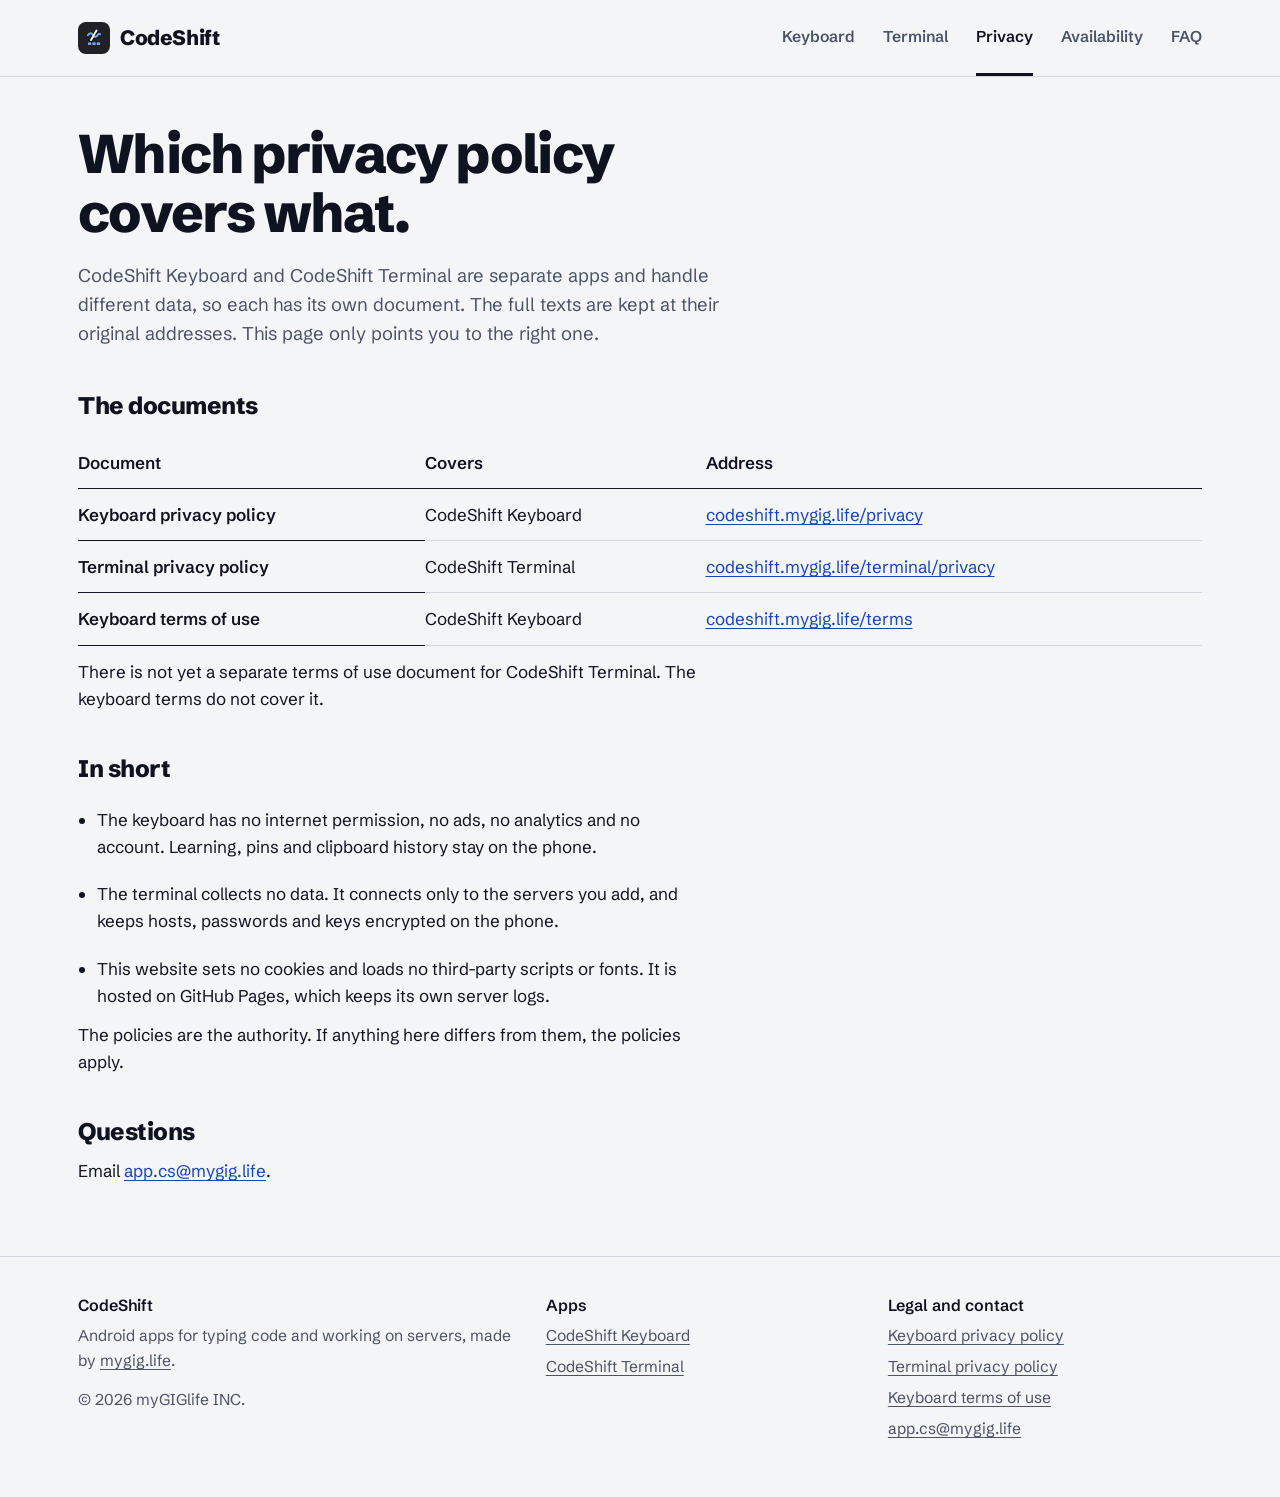
==== privacy/index.html @ 11c329df "CodeShift website: home, privacy guide, design notes Co-Authored-By: Claude Sonnet 5.5 <noreply@anth" ====
<!doctype html>
<html lang="en">
<head>
<meta charset="utf-8">
<meta name="viewport" content="width=device-width, initial-scale=1">
<title>Which privacy policy covers what | CodeShift</title>
<meta name="description" content="CodeShift Keyboard and CodeShift Terminal have separate privacy documents. This page says which one covers which app and links to each.">
<link rel="canonical" href="https://css.mygig.life/privacy/">
<meta name="theme-color" content="#f4f5f7">
<meta property="og:type" content="website">
<meta property="og:site_name" content="CodeShift">
<meta property="og:title" content="Which privacy policy covers what | CodeShift">
<meta property="og:description" content="Separate privacy documents for CodeShift Keyboard and CodeShift Terminal, with links to each.">
<meta property="og:url" content="https://css.mygig.life/privacy/">
<meta property="og:image" content="https://css.mygig.life/img/og.png">
<meta name="twitter:card" content="summary_large_image">
<meta http-equiv="Content-Security-Policy" content="default-src 'none'; img-src 'self'; style-src 'self'; font-src 'self'; base-uri 'none'; form-action 'none'">
<link rel="icon" type="image/png" href="../favicon.png">
<link rel="stylesheet" href="../styles.css">
</head>
<body>
<a class="skip" href="#main">Skip to content</a>
<header class="top">
  <div class="wrap">
    <a class="brand" href="/"><img src="../img/icon-keyboard-64.png" width="32" height="32" alt="">CodeShift</a>
    <nav class="nav" aria-label="Main">
      <a href="/#keyboard">Keyboard</a>
      <a href="/#terminal">Terminal</a>
      <a href="/privacy/" aria-current="page">Privacy</a>
      <a href="/#availability">Availability</a>
      <a href="/#faq">FAQ</a>
    </nav>
  </div>
</header>
<main id="main" class="page">
  <div class="wrap">
    <h1>Which privacy policy covers what.</h1>
    <p class="lead">CodeShift Keyboard and CodeShift Terminal are separate apps and handle different data, so each has its own document. The full texts are kept at their original addresses. This page only points you to the right one.</p>

    <h2>The documents</h2>
    <div class="table-wrap">
      <table>
        <thead><tr><th scope="col">Document</th><th scope="col">Covers</th><th scope="col">Address</th></tr></thead>
        <tbody>
          <tr><th scope="row">Keyboard privacy policy</th><td>CodeShift Keyboard</td><td><a href="https://codeshift.mygig.life/privacy/">codeshift.mygig.life/privacy</a></td></tr>
          <tr><th scope="row">Terminal privacy policy</th><td>CodeShift Terminal</td><td><a href="https://codeshift.mygig.life/terminal/privacy/">codeshift.mygig.life/terminal/privacy</a></td></tr>
          <tr><th scope="row">Keyboard terms of use</th><td>CodeShift Keyboard</td><td><a href="https://codeshift.mygig.life/terms/">codeshift.mygig.life/terms</a></td></tr>
        </tbody>
      </table>
    </div>
    <p>There is not yet a separate terms of use document for CodeShift Terminal. The keyboard terms do not cover it.</p>

    <h2>In short</h2>
    <ul class="plain">
      <li>The keyboard has no internet permission, no ads, no analytics and no account. Learning, pins and clipboard history stay on the phone.</li>
      <li>The terminal collects no data. It connects only to the servers you add, and keeps hosts, passwords and keys encrypted on the phone.</li>
      <li>This website sets no cookies and loads no third-party scripts or fonts. It is hosted on GitHub Pages, which keeps its own server logs.</li>
    </ul>
    <p>The policies are the authority. If anything here differs from them, the policies apply.</p>

    <h2>Questions</h2>
    <p>Email <a href="mailto:app.cs@mygig.life">app.cs@mygig.life</a>.</p>
  </div>
</main>
<footer class="foot">
  <div class="wrap">
    <div>
      <h2>CodeShift</h2>
      <p class="legal">Android apps for typing code and working on servers, made by <a href="https://mygig.life">mygig.life</a>.</p>
      <p class="legal copy">© 2026 myGIGlife INC.</p>
    </div>
    <div>
      <h2>Apps</h2>
      <ul><li><a href="/#keyboard">CodeShift Keyboard</a></li><li><a href="/#terminal">CodeShift Terminal</a></li></ul>
    </div>
    <div>
      <h2>Legal and contact</h2>
      <ul>
        <li><a href="https://codeshift.mygig.life/privacy/">Keyboard privacy policy</a></li>
        <li><a href="https://codeshift.mygig.life/terminal/privacy/">Terminal privacy policy</a></li>
        <li><a href="https://codeshift.mygig.life/terms/">Keyboard terms of use</a></li>
        <li><a href="mailto:app.cs@mygig.life">app.cs@mygig.life</a></li>
      </ul>
    </div>
  </div>
</footer>
</body>
</html>
---- styles.css ----
/* CodeShift website. Self-hosted fonts, no third-party requests. */
@font-face { font-family: "Schibsted Grotesk"; font-weight: 400; font-style: normal; font-display: swap; src: url("fonts/schibsted-grotesk-latin-400-normal.woff2") format("woff2"); }
@font-face { font-family: "Schibsted Grotesk"; font-weight: 600; font-style: normal; font-display: swap; src: url("fonts/schibsted-grotesk-latin-600-normal.woff2") format("woff2"); }
@font-face { font-family: "Schibsted Grotesk"; font-weight: 800; font-style: normal; font-display: swap; src: url("fonts/schibsted-grotesk-latin-800-normal.woff2") format("woff2"); }
@font-face { font-family: "JetBrains Mono"; font-weight: 400; font-style: normal; font-display: swap; src: url("fonts/jetbrains-mono-latin-400-normal.woff2") format("woff2"); }

:root {
  --paper: #f4f5f7;
  --paper-2: #e9ebef;
  --ink: #0f1320;
  --slate: #4b5366;
  --line: #d3d7df;
  --cobalt: #2457e6;
  --cobalt-ink: #1a43b8;
  --night: #0e1016;
  --night-2: #181b24;
  --night-line: #2a2f3c;
  --night-text: #e8eaf0;
  --night-muted: #a4abbc;
  --sky: #9bb8ff;
  --font: "Schibsted Grotesk", system-ui, -apple-system, "Segoe UI", Roboto, sans-serif;
  --mono: "JetBrains Mono", ui-monospace, SFMono-Regular, Menlo, Consolas, monospace;
  --gutter: 20px;
  --wrap: 1180px;
}

*, *::before, *::after { box-sizing: border-box; }
html { -webkit-text-size-adjust: 100%; scroll-behavior: smooth; scroll-padding-top: 16px; }
body { margin: 0; background: var(--paper); color: var(--ink); font: 400 1.0625rem/1.6 var(--font); text-rendering: optimizeLegibility; }
img { display: block; max-width: 100%; height: auto; }
a { color: var(--cobalt-ink); text-underline-offset: 3px; text-decoration-thickness: 1px; }
a:hover { text-decoration-thickness: 2px; }
:focus-visible { outline: 3px solid var(--cobalt); outline-offset: 3px; border-radius: 3px; }
.night :focus-visible { outline-color: var(--sky); }
h1, h2, h3 { margin: 0; line-height: 1.08; letter-spacing: -0.02em; font-weight: 800; }
p { margin: 0; max-width: 62ch; }
ul { margin: 0; padding: 0; list-style: none; }
code, .mono { font-family: var(--mono); font-size: 0.92em; }

.wrap { width: 100%; max-width: var(--wrap); margin-inline: auto; padding-inline: var(--gutter); }
.skip { position: absolute; left: -999px; top: 8px; background: var(--ink); color: #fff; padding: 10px 14px; z-index: 10; border-radius: 4px; }
.skip:focus { left: 8px; }

/* Header */
.top { border-bottom: 1px solid var(--line); }
.top .wrap { display: flex; flex-wrap: wrap; align-items: center; gap: 4px 28px; padding-block: 14px 0; }
.brand { display: flex; align-items: center; gap: 10px; text-decoration: none; color: var(--ink); font-weight: 800; font-size: 1.3rem; letter-spacing: -0.02em; padding-bottom: 12px; }
.brand img { width: 32px; height: 32px; border-radius: 8px; }
.nav { display: flex; flex-wrap: wrap; gap: 0 20px; flex-basis: 100%; }
.nav a { color: var(--slate); text-decoration: none; font-weight: 600; font-size: 0.98rem; padding: 10px 0 12px; border-bottom: 3px solid transparent; white-space: nowrap; }
.nav a:hover { color: var(--ink); border-bottom-color: var(--cobalt); }
.nav a[aria-current="page"] { color: var(--ink); border-bottom-color: var(--ink); }

/* Hero */
.hero { padding-block: 44px 56px; }
.hero__grid { display: grid; gap: 40px; }
.hero h1 { font-size: clamp(2.35rem, 7.4vw, 4.7rem); line-height: 1.01; letter-spacing: -0.035em; max-width: 13ch; }
.hero__lead { margin-top: 22px; font-size: 1.2rem; color: var(--slate); max-width: 44ch; }
.hero__lead strong { color: var(--ink); font-weight: 600; }
.entries { margin-top: 36px; display: grid; gap: 0; border-top: 1px solid var(--ink); }
.entry { display: grid; grid-template-columns: 56px 1fr; gap: 4px 16px; padding: 18px 0; border-bottom: 1px solid var(--line); text-decoration: none; color: inherit; align-items: start; }
.entry:hover h2 { text-decoration: underline; text-decoration-thickness: 2px; text-underline-offset: 4px; }
.entry img { width: 56px; height: 56px; border-radius: 13px; grid-row: span 3; }
.entry h2 { font-size: 1.35rem; letter-spacing: -0.015em; }
.entry p { color: var(--slate); font-size: 1rem; }
.entry .status { font-size: 0.92rem; color: var(--ink); font-weight: 600; }

.duo { position: relative; display: flex; justify-content: center; align-items: flex-start; padding-block: 8px 0; }
.phone { position: relative; border-radius: 28px; padding: 7px; background: #0b0d12; box-shadow: 0 1px 0 #2b3040 inset, 0 30px 60px -28px rgba(15, 19, 32, 0.55), 0 8px 18px -10px rgba(15, 19, 32, 0.4); }
.phone img { border-radius: 21px; width: 100%; height: auto; }
.duo .phone:first-child { width: min(46%, 250px); }
.duo .phone:last-child { width: min(46%, 250px); margin-left: -6%; margin-top: 54px; }

/* Sections */
section { padding-block: 72px; }
.section-head { max-width: 760px; }
.section-head h2 { font-size: clamp(1.9rem, 4.6vw, 3.1rem); letter-spacing: -0.03em; }
.section-head p { margin-top: 16px; color: var(--slate); font-size: 1.12rem; }
.ruled { border-top: 1px solid var(--line); }

/* Keyboard: mode switch (radio buttons drive it; no script needed) */
.mode { margin-top: 36px; position: relative; }
.mode > input { position: absolute; opacity: 0; width: 1px; height: 1px; pointer-events: none; }
.mode__grid { display: grid; gap: 32px; }
.switch { display: inline-flex; border: 2px solid var(--ink); border-radius: 12px; padding: 4px; background: #fff; gap: 4px; margin: 0; min-inline-size: 0; }
.switch legend { position: absolute; width: 1px; height: 1px; overflow: hidden; clip: rect(0 0 0 0); }
.switch label { cursor: pointer; padding: 12px 22px; border-radius: 8px; font-weight: 600; min-width: 112px; text-align: center; min-height: 48px; display: inline-flex; align-items: center; justify-content: center; gap: 8px; }
.switch label .mono { font-size: 0.95rem; }
#m-everyday:checked ~ .mode__grid label[for="m-everyday"],
#m-code:checked ~ .mode__grid label[for="m-code"] { background: var(--ink); color: #fff; }
#m-everyday:focus-visible ~ .mode__grid label[for="m-everyday"],
#m-code:focus-visible ~ .mode__grid label[for="m-code"] { outline: 3px solid var(--cobalt); outline-offset: 3px; }
.stage { position: relative; width: min(100%, 300px); aspect-ratio: 640 / 1138; margin-inline: auto; }
.stage .phone { position: absolute; inset: 0; }
.stage .phone img { position: absolute; inset: 7px; width: calc(100% - 14px); height: calc(100% - 14px); object-fit: cover; opacity: 0; transition: opacity 0.35s ease; }
#m-everyday:checked ~ .mode__grid .stage .shot-everyday,
#m-code:checked ~ .mode__grid .stage .shot-code { opacity: 1; }
.mode__text { display: grid; gap: 18px; align-content: start; }
.mode__text .when { display: none; }
#m-everyday:checked ~ .mode__grid .when-everyday,
#m-code:checked ~ .mode__grid .when-code { display: block; }
.when h3 { font-size: 1.6rem; letter-spacing: -0.02em; }
.when p { margin-top: 10px; color: var(--slate); }
.changes { margin-top: 14px; border-top: 1px solid var(--line); }
.changes li { padding: 11px 0; border-bottom: 1px solid var(--line); display: grid; grid-template-columns: 9.5rem 1fr; gap: 12px; }
.changes b { font-weight: 600; }
.changes span { color: var(--slate); }
.howto { padding: 16px 18px; background: #fff; border-left: 4px solid var(--cobalt); max-width: 52ch; }
.howto strong { font-weight: 600; }

/* Keyboard: feature compositions (deliberately different from each other) */
.band { margin-top: 64px; display: grid; gap: 28px; align-items: center; }
.band h3 { font-size: clamp(1.5rem, 3.4vw, 2.1rem); letter-spacing: -0.025em; }
.band__lead { margin-top: 12px; color: var(--slate); }
.facts { margin-top: 18px; display: grid; gap: 0; border-top: 1px solid var(--line); }
.facts li { padding: 11px 0; border-bottom: 1px solid var(--line); }
.facts--two { grid-template-columns: 1fr; }
.shot { width: min(100%, 290px); margin-inline: auto; }
.strip { margin-top: 28px; display: flex; gap: 22px; overflow-x: auto; padding: 6px 4px 22px; scroll-snap-type: x proximity; -webkit-overflow-scrolling: touch; }
.strip figure { margin: 0; flex: 0 0 auto; width: 210px; scroll-snap-align: start; }
.strip figcaption { margin-top: 12px; font-size: 0.95rem; color: var(--slate); }
.strip figcaption b { display: block; color: var(--ink); font-weight: 600; }

.subhead { margin-top: 84px; font-size: 1.5rem; letter-spacing: -0.02em; }
.lede { margin-top: 28px; font-size: 1.12rem; color: var(--slate); max-width: 62ch; }

.after { margin-top: 28px; }
.after strong { font-weight: 600; }
.foot .copy { margin-top: 14px; }

/* Terminal: dark band */
.night { background: var(--night); color: var(--night-text); }
.night a { color: var(--sky); }
.night .section-head p, .night .band__lead, .night .facts li, .night figcaption { color: var(--night-muted); }
.night .facts, .night .facts li { border-color: var(--night-line); }
.night h2, .night h3, .night b { color: #fff; }
.night .strip figcaption b { color: #fff; }
.night .phone { background: #000; box-shadow: 0 0 0 1px var(--night-line), 0 30px 60px -28px rgba(0, 0, 0, 0.9); }
.t-grid { margin-top: 44px; display: grid; gap: 40px; }
.t-cols { display: grid; gap: 34px; }
.t-cols h3 { font-size: 1.25rem; margin-bottom: 4px; }
.t-cols .facts { margin-top: 10px; }
.limits { margin-top: 36px; padding: 18px 20px; border: 1px dashed var(--night-line); color: var(--night-muted); max-width: 66ch; }
.limits strong { color: #fff; font-weight: 600; }
.t-shots { display: flex; gap: 18px; justify-content: center; align-items: flex-start; }
.t-shots .phone { width: min(47%, 270px); }
.t-shots .phone:last-child { margin-top: 48px; }

/* Philosophy */
.pair { margin-top: 32px; display: grid; gap: 0; border-top: 1px solid var(--ink); }
.pair > div { padding: 22px 0; border-bottom: 1px solid var(--line); }
.pair h3 { font-size: 1.3rem; }
.pair p { margin-top: 8px; color: var(--slate); }

/* Privacy */
.statement { font-size: clamp(2rem, 6vw, 3.9rem); line-height: 1.02; letter-spacing: -0.035em; font-weight: 800; max-width: 18ch; }
.priv { margin-top: 44px; display: grid; gap: 36px; }
.priv h3 { font-size: 1.3rem; }
.policies { margin-top: 36px; display: grid; gap: 0; border-top: 1px solid var(--ink); max-width: 760px; }
.policies a { display: grid; gap: 2px; padding: 16px 0; border-bottom: 1px solid var(--line); text-decoration: none; color: var(--ink); }
.policies a span { color: var(--slate); font-size: 0.98rem; }
.policies a b { font-weight: 600; text-decoration: underline; text-underline-offset: 3px; text-decoration-color: var(--cobalt); }
.policies a:hover b { text-decoration-thickness: 2px; }

/* Availability */
.avail { margin-top: 30px; display: grid; gap: 0; border-top: 1px solid var(--ink); }
.avail dl { margin: 0; padding: 20px 0; border-bottom: 1px solid var(--line); display: grid; gap: 6px 24px; }
.avail dt { font-weight: 800; font-size: 1.2rem; letter-spacing: -0.015em; }
.avail dd { margin: 0; color: var(--slate); }
.avail dd b { color: var(--ink); font-weight: 600; }
.avail-note { margin-top: 22px; }

/* FAQ */
.faq { margin-top: 28px; border-top: 1px solid var(--ink); max-width: 820px; }
.faq details { border-bottom: 1px solid var(--line); }
.faq summary { cursor: pointer; padding: 18px 36px 18px 0; font-weight: 600; font-size: 1.1rem; list-style: none; position: relative; min-height: 48px; }
.faq summary::-webkit-details-marker { display: none; }
.faq summary::after { content: "+"; position: absolute; right: 4px; top: 12px; font-size: 1.6rem; font-weight: 400; color: var(--cobalt-ink); line-height: 1; }
.faq details[open] summary::after { content: "\2212"; }
.faq .a { padding: 0 0 20px; color: var(--slate); }
.faq .a p + p { margin-top: 10px; }

/* Footer */
.foot { border-top: 1px solid var(--line); padding-block: 40px 56px; font-size: 0.98rem; color: var(--slate); }
.foot .wrap { display: grid; gap: 28px; }
.foot h2 { font-size: 1rem; letter-spacing: 0; color: var(--ink); margin-bottom: 8px; font-weight: 600; }
.foot ul { display: grid; gap: 6px; }
.foot a { color: var(--slate); }
.foot a:hover { color: var(--ink); }
.foot .legal { max-width: 70ch; }

/* Simple pages (privacy hub, 404) */
.page { padding-block: 48px 72px; }
.page h1 { font-size: clamp(2rem, 5.4vw, 3.4rem); letter-spacing: -0.03em; max-width: 18ch; }
.page .lead { margin-top: 18px; font-size: 1.15rem; color: var(--slate); }
.page h2 { margin-top: 44px; font-size: 1.5rem; }
.page p, .page li { margin-top: 12px; }
.page ul.plain { margin-top: 12px; display: grid; gap: 8px; list-style: disc; padding-left: 1.2rem; max-width: 62ch; }
.table-wrap { overflow-x: auto; margin-top: 18px; }
table { border-collapse: collapse; min-width: 560px; width: 100%; }
th, td { text-align: left; padding: 12px 14px 12px 0; border-bottom: 1px solid var(--line); vertical-align: top; }
th { font-weight: 600; border-bottom: 1px solid var(--ink); }

@media (max-width: 559px) {
  .changes li { grid-template-columns: 1fr; gap: 2px; }
  .stage { width: min(100%, 262px); }
  .shot { width: min(100%, 262px); }
}

/* Larger screens */
@media (min-width: 560px) {
  :root { --gutter: 28px; }
  .top .wrap { flex-wrap: nowrap; padding-block: 0; }
  .brand { padding-block: 18px; }
  .nav { flex-basis: auto; margin-left: auto; gap: 28px; }
  .nav a { padding-block: 24px; }
  .facts--two { grid-template-columns: 1fr 1fr; column-gap: 32px; }
  .entry { grid-template-columns: 64px 1fr; }
  .entry img { width: 64px; height: 64px; }
}
@media (min-width: 880px) {
  section { padding-block: 104px; }
  .hero { padding-block: 72px 88px; }
  .hero__grid { grid-template-columns: minmax(0, 1.05fr) minmax(0, 0.95fr); gap: 56px; align-items: center; }
  .mode__grid { grid-template-columns: 330px minmax(0, 1fr); gap: 72px; align-items: start; }
  .mode__grid .switch { grid-column: 1 / -1; justify-self: start; }
  .stage { width: 330px; }
  .band { grid-template-columns: minmax(0, 1fr) 300px; gap: 72px; margin-top: 96px; }
  .band--flip { grid-template-columns: 300px minmax(0, 1fr); }
  .band--flip .band__text { order: 2; }
  .t-grid { grid-template-columns: minmax(0, 1.3fr) minmax(0, 0.7fr); gap: 64px; align-items: start; }
  .t-cols { grid-template-columns: 1fr 1fr; gap: 40px 36px; }
  .pair { grid-template-columns: 1fr 1fr; column-gap: 56px; }
  .pair > div { border-bottom: 0; }
  .priv { grid-template-columns: 1fr 1fr; gap: 56px; }
  .avail { grid-template-columns: 1fr 1fr; column-gap: 56px; }
  .avail dl { border-bottom: 0; }
  .foot .wrap { grid-template-columns: 1.4fr 1fr 1fr; }
}
@media (min-width: 1200px) {
  .strip figure { width: 232px; }
}
@media (prefers-reduced-motion: reduce) {
  html { scroll-behavior: auto; }
  .stage .phone img { transition: none; }
}
@media (forced-colors: active) {
  .switch label { border: 1px solid ButtonText; }
  #m-everyday:checked ~ .mode__grid label[for="m-everyday"], #m-code:checked ~ .mode__grid label[for="m-code"] { outline: 3px solid Highlight; }
}
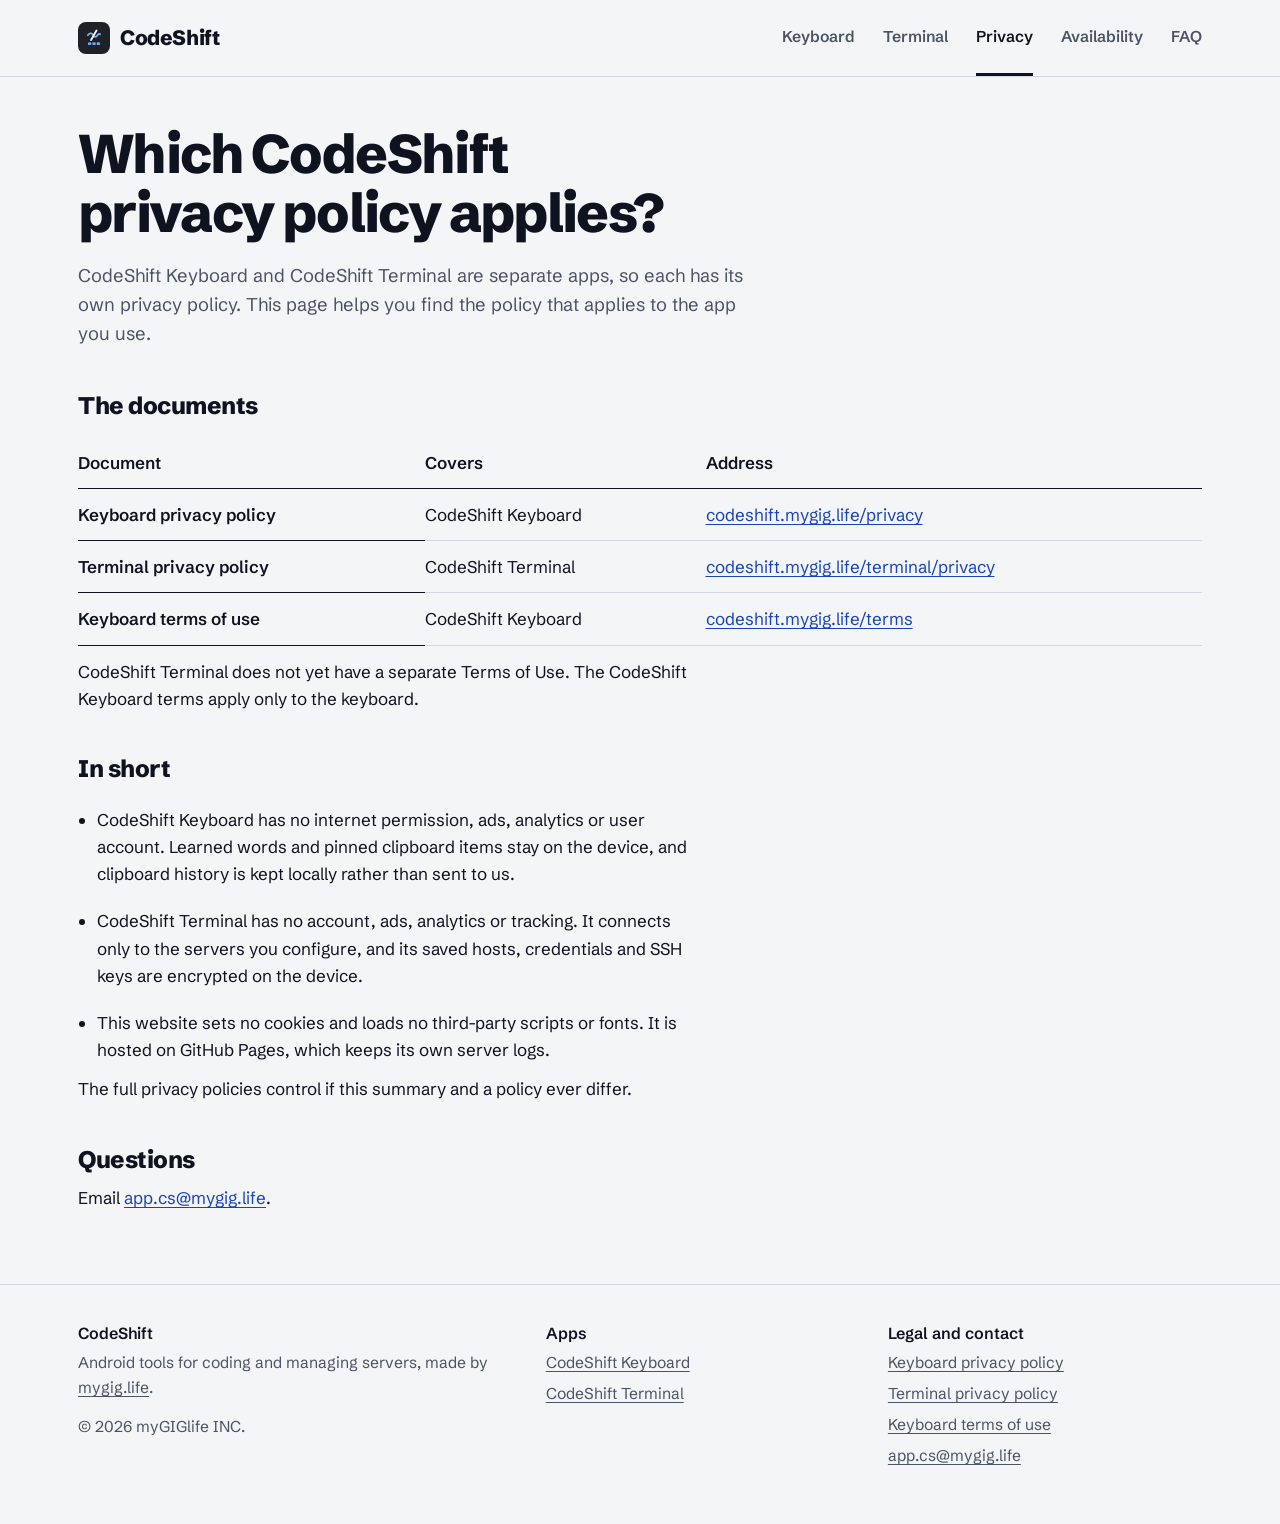
==== commit c4a2356d: "Apply copy review: clearer intro and section copy, American English, accurate privacy wording Co-Aut" ====
--- a/privacy/index.html
+++ b/privacy/index.html
@@ -3,13 +3,13 @@
 <head>
 <meta charset="utf-8">
 <meta name="viewport" content="width=device-width, initial-scale=1">
-<title>Which privacy policy covers what | CodeShift</title>
+<title>Which CodeShift privacy policy applies? | CodeShift</title>
 <meta name="description" content="CodeShift Keyboard and CodeShift Terminal have separate privacy documents. This page says which one covers which app and links to each.">
 <link rel="canonical" href="https://css.mygig.life/privacy/">
 <meta name="theme-color" content="#f4f5f7">
 <meta property="og:type" content="website">
 <meta property="og:site_name" content="CodeShift">
-<meta property="og:title" content="Which privacy policy covers what | CodeShift">
+<meta property="og:title" content="Which CodeShift privacy policy applies? | CodeShift">
 <meta property="og:description" content="Separate privacy documents for CodeShift Keyboard and CodeShift Terminal, with links to each.">
 <meta property="og:url" content="https://css.mygig.life/privacy/">
 <meta property="og:image" content="https://css.mygig.life/img/og.png">
@@ -34,8 +34,8 @@
 </header>
 <main id="main" class="page">
   <div class="wrap">
-    <h1>Which privacy policy covers what.</h1>
-    <p class="lead">CodeShift Keyboard and CodeShift Terminal are separate apps and handle different data, so each has its own document. The full texts are kept at their original addresses. This page only points you to the right one.</p>
+    <h1>Which CodeShift privacy policy applies?</h1>
+    <p class="lead">CodeShift Keyboard and CodeShift Terminal are separate apps, so each has its own privacy policy. This page helps you find the policy that applies to the app you use.</p>
 
     <h2>The documents</h2>
     <div class="table-wrap">
@@ -48,15 +48,15 @@
         </tbody>
       </table>
     </div>
-    <p>There is not yet a separate terms of use document for CodeShift Terminal. The keyboard terms do not cover it.</p>
+    <p>CodeShift Terminal does not yet have a separate Terms of Use. The CodeShift Keyboard terms apply only to the keyboard.</p>
 
     <h2>In short</h2>
     <ul class="plain">
-      <li>The keyboard has no internet permission, no ads, no analytics and no account. Learning, pins and clipboard history stay on the phone.</li>
-      <li>The terminal collects no data. It connects only to the servers you add, and keeps hosts, passwords and keys encrypted on the phone.</li>
+      <li>CodeShift Keyboard has no internet permission, ads, analytics or user account. Learned words and pinned clipboard items stay on the device, and clipboard history is kept locally rather than sent to us.</li>
+      <li>CodeShift Terminal has no account, ads, analytics or tracking. It connects only to the servers you configure, and its saved hosts, credentials and SSH keys are encrypted on the device.</li>
       <li>This website sets no cookies and loads no third-party scripts or fonts. It is hosted on GitHub Pages, which keeps its own server logs.</li>
     </ul>
-    <p>The policies are the authority. If anything here differs from them, the policies apply.</p>
+    <p>The full privacy policies control if this summary and a policy ever differ.</p>
 
     <h2>Questions</h2>
     <p>Email <a href="mailto:app.cs@mygig.life">app.cs@mygig.life</a>.</p>
@@ -66,7 +66,7 @@
   <div class="wrap">
     <div>
       <h2>CodeShift</h2>
-      <p class="legal">Android apps for typing code and working on servers, made by <a href="https://mygig.life">mygig.life</a>.</p>
+      <p class="legal">Android tools for coding and managing servers, made by <a href="https://mygig.life">mygig.life</a>.</p>
       <p class="legal copy">© 2026 myGIGlife INC.</p>
     </div>
     <div>
--- a/styles.css
+++ b/styles.css
@@ -218,12 +218,24 @@
   .entry { grid-template-columns: 64px 1fr; }
   .entry img { width: 64px; height: 64px; }
 }
+@media (min-width: 640px) {
+  .hero__grid { grid-template-columns: minmax(0, 1.1fr) minmax(0, 0.9fr); gap: 32px; align-items: center; }
+  .hero h1 { font-size: clamp(2.3rem, 6.2vw, 4.7rem); }
+  .mode__grid { grid-template-columns: 260px minmax(0, 1fr); gap: 40px; align-items: start; }
+  .mode__grid .switch { grid-column: 1 / -1; justify-self: start; }
+  .stage { width: 260px; }
+  .band { grid-template-columns: minmax(0, 1fr) 250px; gap: 40px; }
+  .band--flip { grid-template-columns: 250px minmax(0, 1fr); }
+  .band--flip .band__text { order: 2; }
+  .t-cols { grid-template-columns: 1fr 1fr; gap: 32px; }
+  .changes li { grid-template-columns: 7.5rem 1fr; gap: 14px; }
+}
 @media (min-width: 880px) {
   section { padding-block: 104px; }
   .hero { padding-block: 72px 88px; }
   .hero__grid { grid-template-columns: minmax(0, 1.05fr) minmax(0, 0.95fr); gap: 56px; align-items: center; }
   .mode__grid { grid-template-columns: 330px minmax(0, 1fr); gap: 72px; align-items: start; }
-  .mode__grid .switch { grid-column: 1 / -1; justify-self: start; }
+  .changes li { grid-template-columns: 9.5rem 1fr; gap: 12px; }
   .stage { width: 330px; }
   .band { grid-template-columns: minmax(0, 1fr) 300px; gap: 72px; margin-top: 96px; }
   .band--flip { grid-template-columns: 300px minmax(0, 1fr); }
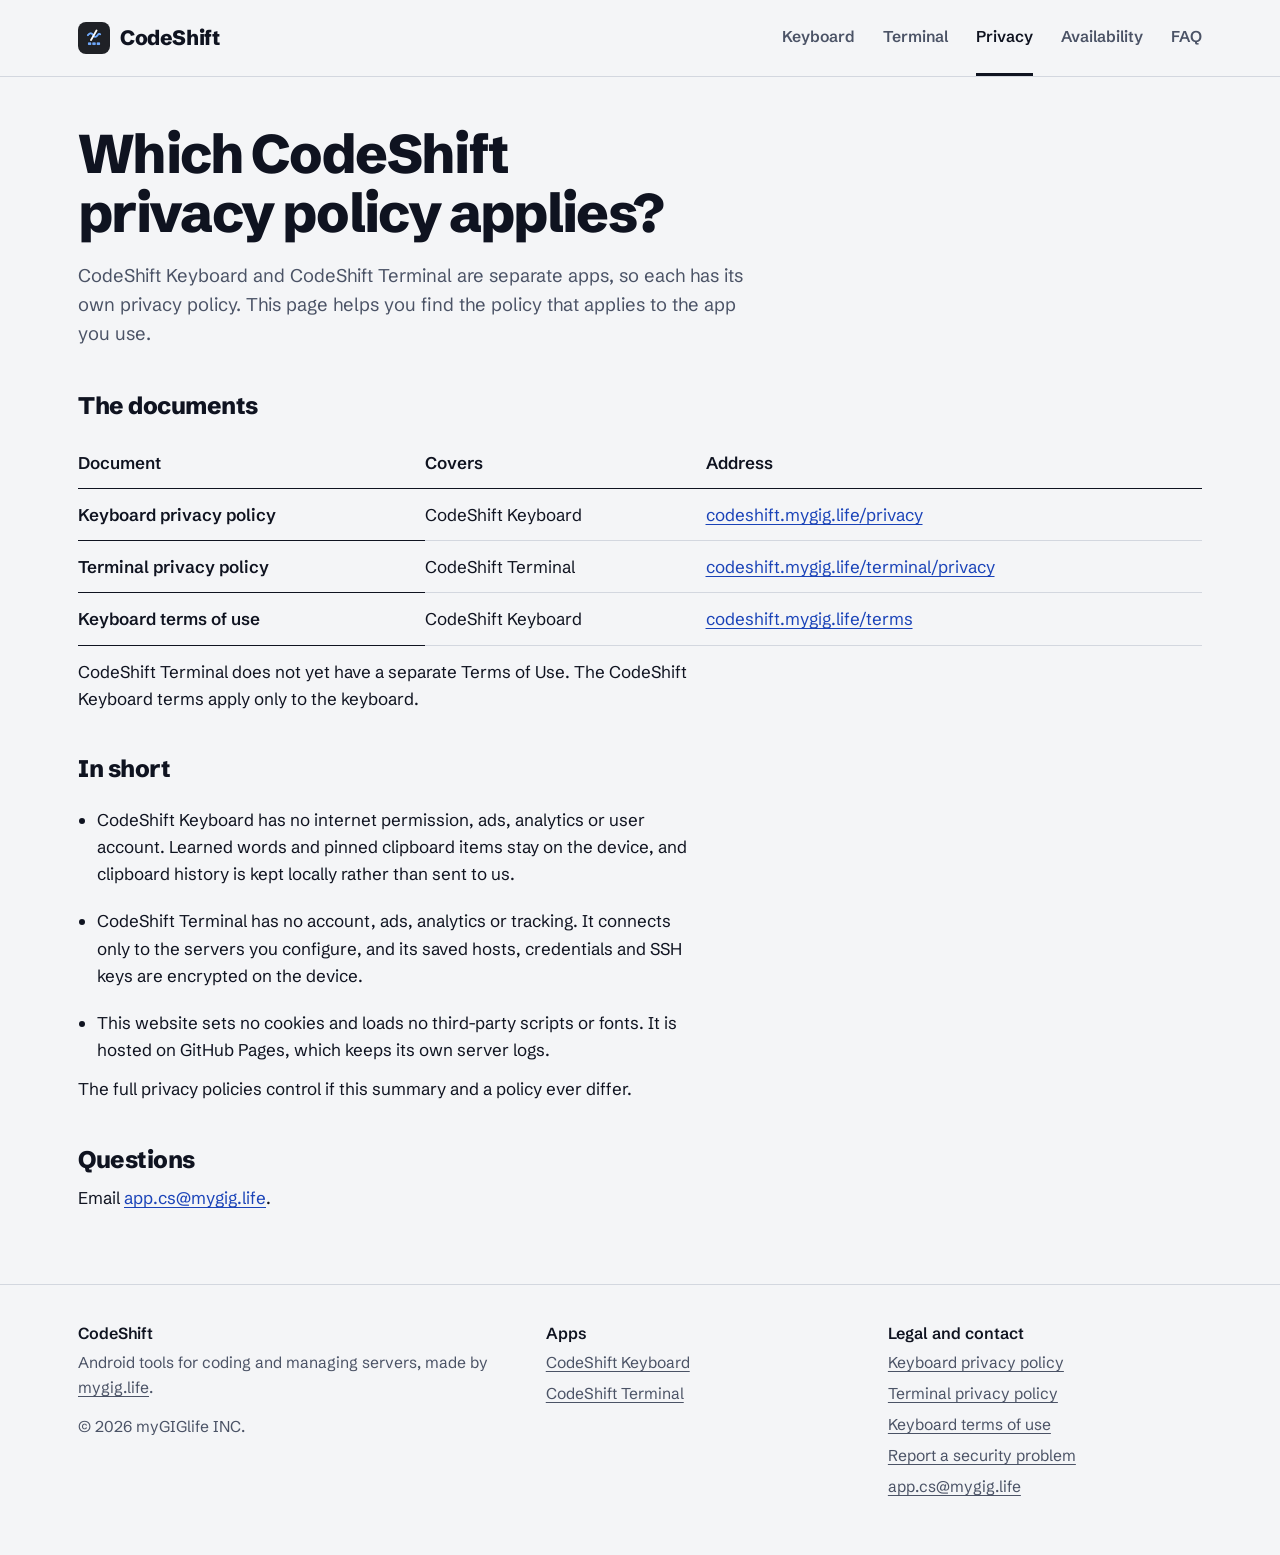
==== commit a48bcce2: "Add security.txt and a security reporting page Co-Authored-By: Claude Sonnet 5.5 <noreply@anthropic." ====
--- a/privacy/index.html
+++ b/privacy/index.html
@@ -79,6 +79,7 @@
         <li><a href="https://codeshift.mygig.life/privacy/">Keyboard privacy policy</a></li>
         <li><a href="https://codeshift.mygig.life/terminal/privacy/">Terminal privacy policy</a></li>
         <li><a href="https://codeshift.mygig.life/terms/">Keyboard terms of use</a></li>
+        <li><a href="/security/">Report a security problem</a></li>
         <li><a href="mailto:app.cs@mygig.life">app.cs@mygig.life</a></li>
       </ul>
     </div>
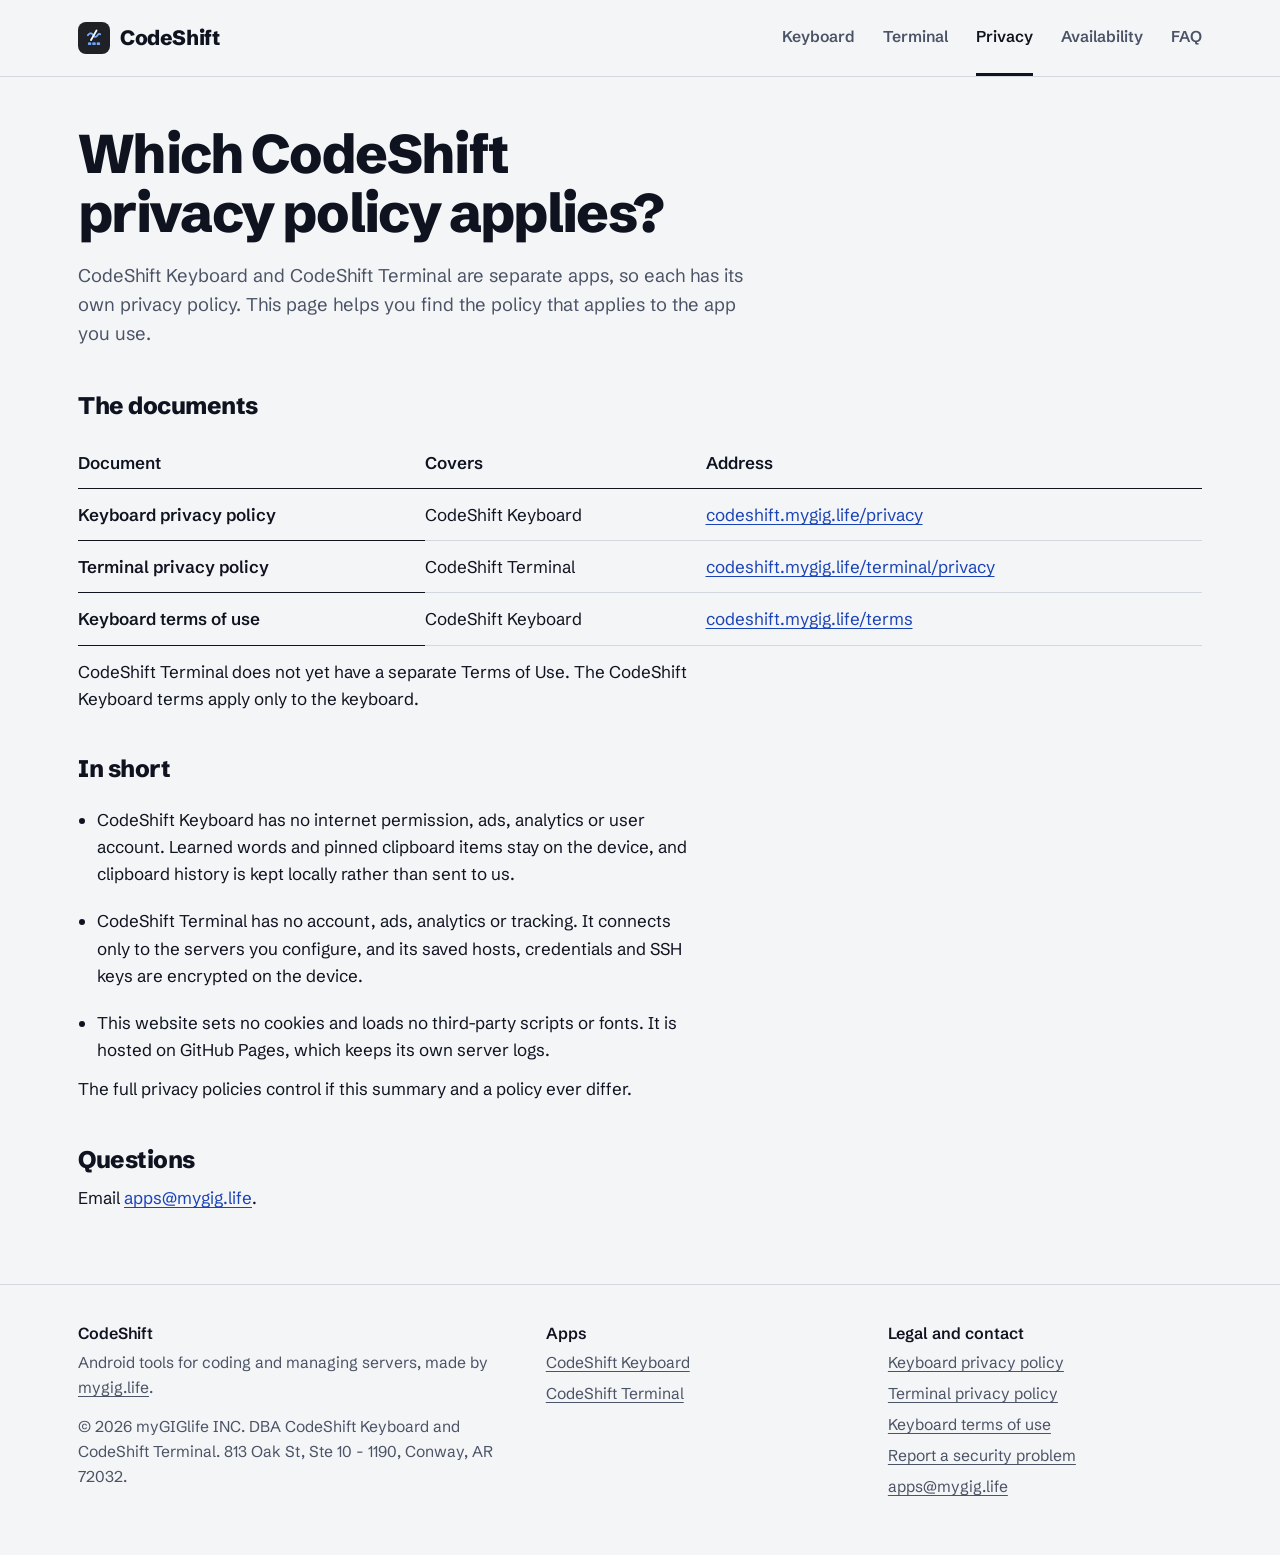
==== commit 43f7c1b4: "Site: new business address, DBA line and apps@ contact Co-Authored-By: Claude Sonnet 5.5 <noreply@an" ====
--- a/privacy/index.html
+++ b/privacy/index.html
@@ -59,7 +59,7 @@
     <p>The full privacy policies control if this summary and a policy ever differ.</p>
 
     <h2>Questions</h2>
-    <p>Email <a href="mailto:app.cs@mygig.life">app.cs@mygig.life</a>.</p>
+    <p>Email <a href="mailto:apps@mygig.life">apps@mygig.life</a>.</p>
   </div>
 </main>
 <footer class="foot">
@@ -67,7 +67,7 @@
     <div>
       <h2>CodeShift</h2>
       <p class="legal">Android tools for coding and managing servers, made by <a href="https://mygig.life">mygig.life</a>.</p>
-      <p class="legal copy">© 2026 myGIGlife INC.</p>
+      <p class="legal copy">© 2026 myGIGlife INC. DBA CodeShift Keyboard and CodeShift Terminal. 813 Oak St, Ste 10 - 1190, Conway, AR 72032.</p>
     </div>
     <div>
       <h2>Apps</h2>
@@ -80,7 +80,7 @@
         <li><a href="https://codeshift.mygig.life/terminal/privacy/">Terminal privacy policy</a></li>
         <li><a href="https://codeshift.mygig.life/terms/">Keyboard terms of use</a></li>
         <li><a href="/security/">Report a security problem</a></li>
-        <li><a href="mailto:app.cs@mygig.life">app.cs@mygig.life</a></li>
+        <li><a href="mailto:apps@mygig.life">apps@mygig.life</a></li>
       </ul>
     </div>
   </div>
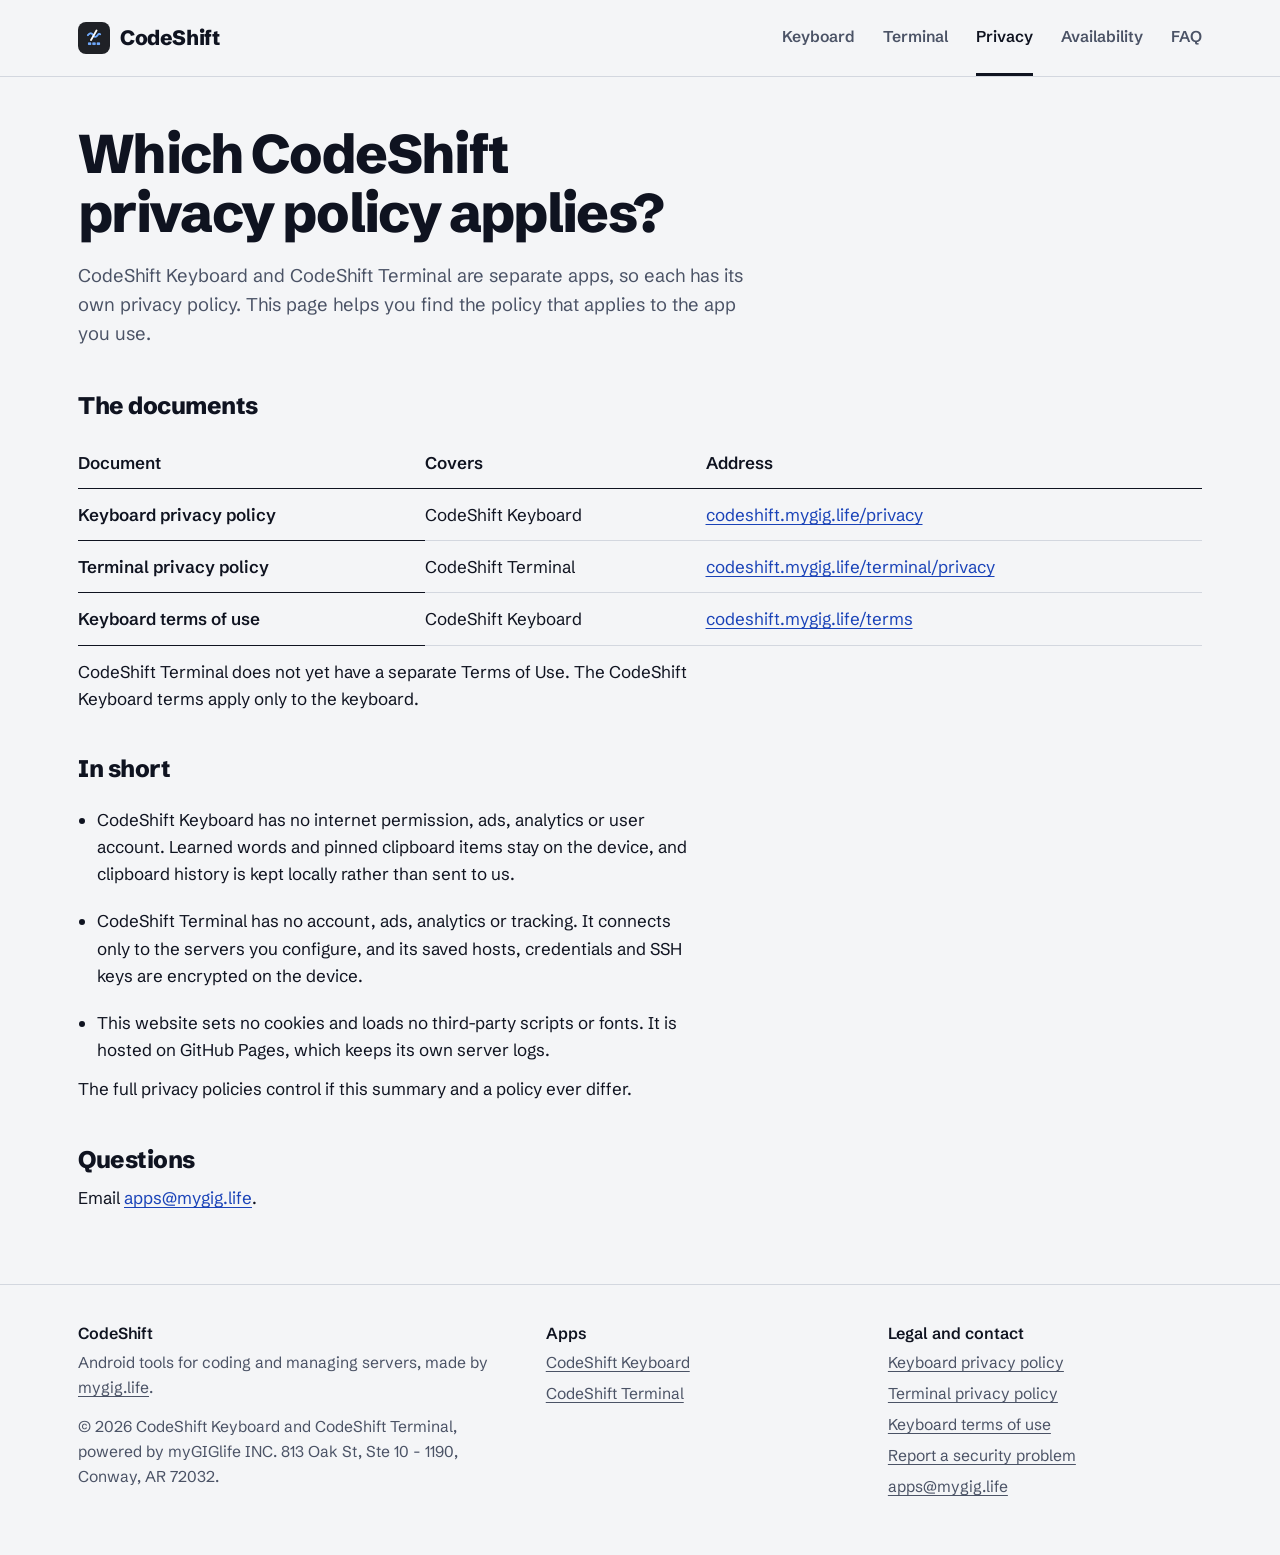
==== commit b146ff2a: "Business wording: '<App>, powered by myGIGlife INC.' (no DBA) Co-Authored-By: Claude Sonnet 5.5 <nor" ====
--- a/privacy/index.html
+++ b/privacy/index.html
@@ -67,7 +67,7 @@
     <div>
       <h2>CodeShift</h2>
       <p class="legal">Android tools for coding and managing servers, made by <a href="https://mygig.life">mygig.life</a>.</p>
-      <p class="legal copy">© 2026 myGIGlife INC. DBA CodeShift Keyboard and CodeShift Terminal. 813 Oak St, Ste 10 - 1190, Conway, AR 72032.</p>
+      <p class="legal copy">© 2026 CodeShift Keyboard and CodeShift Terminal, powered by myGIGlife INC. 813 Oak St, Ste 10 - 1190, Conway, AR 72032.</p>
     </div>
     <div>
       <h2>Apps</h2>
